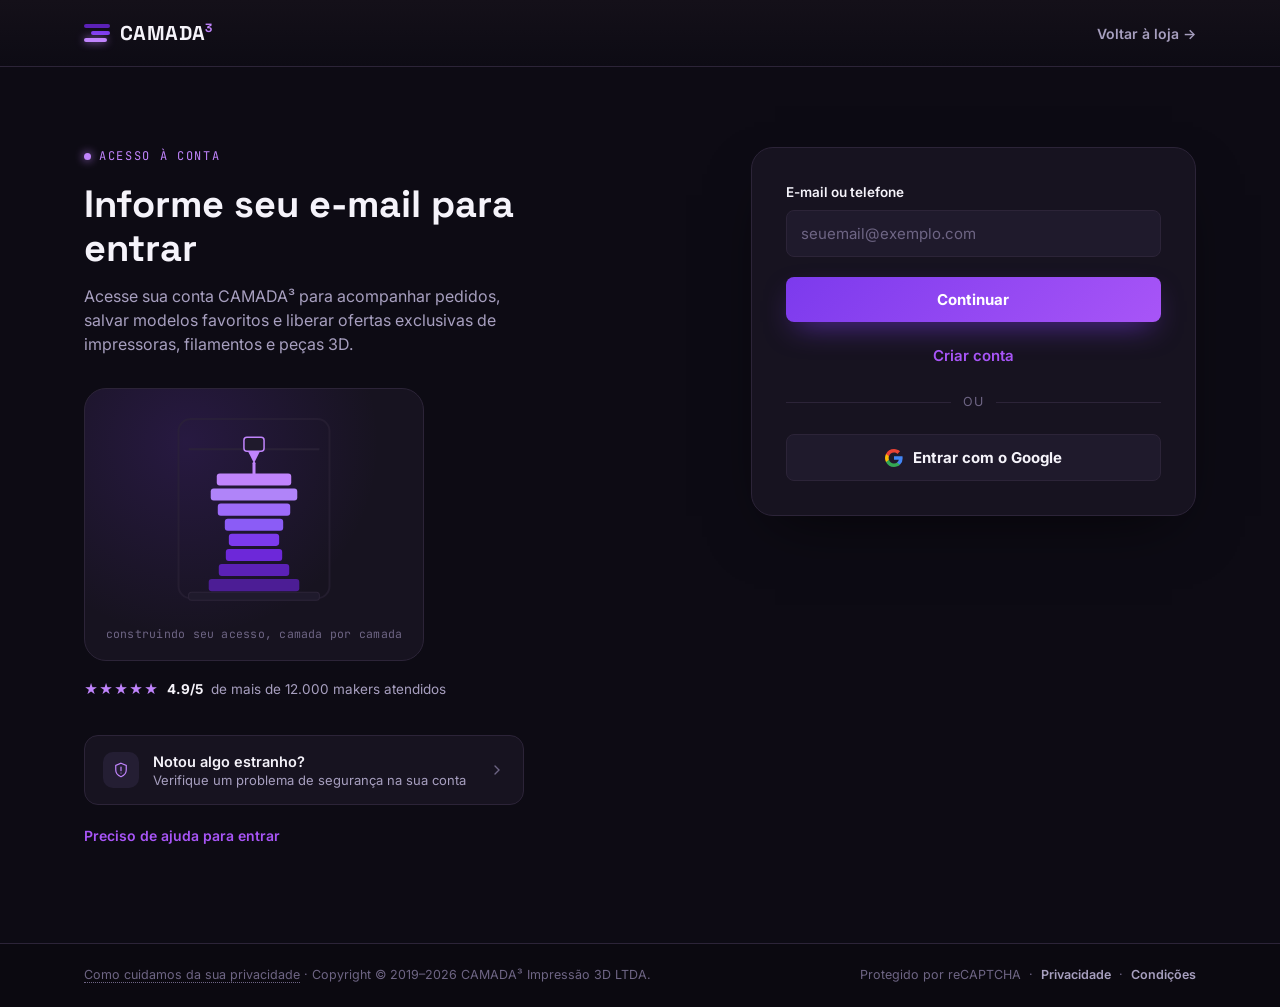
==== login.html @ 6850e4cc "Primeiros passos" ====
<!DOCTYPE html>
<html lang="pt-BR">
<head>
<meta charset="UTF-8">
<meta name="viewport" content="width=device-width, initial-scale=1.0">
<title>Entrar · CAMADA³ Impressão 3D</title>
<link rel="icon" href="data:image/svg+xml,%3Csvg xmlns='http://www.w3.org/2000/svg' viewBox='0 0 32 32'%3E%3Crect width='32' height='32' rx='7' fill='%230D0B14'/%3E%3Crect x='7' y='19' width='18' height='4' rx='2' fill='%234C1D95'/%3E%3Crect x='9' y='13' width='14' height='4' rx='2' fill='%238B5CF6'/%3E%3Crect x='11' y='7' width='10' height='4' rx='2' fill='%23C084FC'/%3E%3C/svg%3E">
<link rel="preconnect" href="https://fonts.googleapis.com">
<link rel="preconnect" href="https://fonts.gstatic.com" crossorigin>
<link href="https://fonts.googleapis.com/css2?family=Space+Grotesk:wght@500;600;700&family=Inter:wght@400;500;600;700&family=JetBrains+Mono:wght@500;600&display=swap" rel="stylesheet">
<style>
  :root{
    --bg:#0D0B14;
    --surface:#171320;
    --surface-2:#1F1A2C;
    --surface-3:#241E33;
    --border:#2C2438;
    --primary:#7C3AED;
    --primary-hover:#8B5CF6;
    --primary-dark:#5B21B6;
    --accent:#C084FC;
    --accent-2:#A855F7;
    --text:#F5F3FA;
    --text-muted:#A79FBF;
    --text-faint:#6E6584;
    --success:#34D399;
    --danger:#F87171;
    --white:#ffffff;
    --radius-sm:8px;
    --radius-md:14px;
    --radius-lg:22px;
    --font-display:'Space Grotesk',sans-serif;
    --font-body:'Inter',sans-serif;
    --font-mono:'JetBrains Mono',monospace;
  }
  *{margin:0;padding:0;box-sizing:border-box;}
  html{scroll-behavior:smooth;}
  body{
    background:var(--bg);
    color:var(--text);
    font-family:var(--font-body);
    line-height:1.5;
    min-height:100vh;
    display:flex;
    flex-direction:column;
  }
  a{color:inherit;text-decoration:none;}
  button{font-family:inherit;}
  :focus-visible{outline:2px solid var(--accent);outline-offset:3px;border-radius:4px;}
  img,svg{display:block;}

  .container{
    width:100%;
    max-width:1160px;
    margin:0 auto;
    padding:0 24px;
  }

  /* ---------- Topbar ---------- */
  .topbar{
    border-bottom:1px solid var(--border);
    padding:18px 0;
    background:linear-gradient(180deg,#141019 0%,#0D0B14 100%);
  }
  .topbar .container{
    display:flex;
    align-items:center;
    justify-content:space-between;
  }
  .logo{
    display:flex;
    align-items:center;
    gap:10px;
  }
  .logo-mark{
    width:26px;
    height:26px;
    display:flex;
    flex-direction:column;
    justify-content:center;
    gap:3px;
  }
  .logo-mark span{
    height:4px;
    border-radius:2px;
    display:block;
  }
  .logo-mark span:nth-child(1){width:100%;background:var(--primary-dark);}
  .logo-mark span:nth-child(2){width:72%;margin-left:auto;background:var(--primary);}
  .logo-mark span:nth-child(3){width:88%;background:var(--accent);box-shadow:0 0 8px rgba(192,132,252,.75);}
  .logo-word{
    font-family:var(--font-display);
    font-weight:700;
    font-size:20px;
    letter-spacing:.02em;
  }
  .logo-word sup{
    color:var(--accent);
    font-size:12px;
    top:-.6em;
  }
  .back-link{
    font-size:14px;
    font-weight:600;
    color:var(--text-muted);
    display:flex;
    align-items:center;
    gap:6px;
    transition:color .15s ease;
  }
  .back-link:hover{color:var(--accent);}

  /* ---------- Login section ---------- */
  main{flex:1;display:flex;align-items:center;padding:56px 0;}
  .login-grid{
    display:grid;
    grid-template-columns:1.15fr .85fr;
    gap:64px;
    align-items:start;
    padding:24px 0 40px;
  }
  .eyebrow{
    font-family:var(--font-mono);
    font-size:12px;
    letter-spacing:.14em;
    color:var(--accent);
    text-transform:uppercase;
    display:flex;
    align-items:center;
    gap:8px;
    margin-bottom:18px;
  }
  .eyebrow::before{
    content:"";
    width:7px;height:7px;border-radius:50%;
    background:var(--accent);
    box-shadow:0 0 10px var(--accent);
  }
  .login-info h1{
    font-family:var(--font-display);
    font-size:38px;
    line-height:1.15;
    font-weight:700;
    margin-bottom:14px;
    max-width:480px;
  }
  .login-info p.lede{
    color:var(--text-muted);
    font-size:16px;
    max-width:440px;
    margin-bottom:32px;
  }

  /* ---------- Illustration ---------- */
  .print-panel{
    border:1px solid var(--border);
    background:radial-gradient(circle at 30% 20%,rgba(124,58,237,.16),transparent 60%),var(--surface);
    border-radius:var(--radius-lg);
    padding:16px 8px 6px;
    max-width:340px;
    margin-bottom:18px;
  }
  .print-panel svg{width:100%;height:auto;}
  .layer-top{animation:glowPulse 2.6s ease-in-out infinite;}
  .filament-drip{animation:drip 2.6s ease-in-out infinite;}
  .nozzle{animation:travel 4.2s ease-in-out infinite;}
  @keyframes travel{
    0%,100%{transform:translateX(-52px);}
    50%{transform:translateX(52px);}
  }
  @keyframes glowPulse{
    0%,100%{opacity:.75;filter:drop-shadow(0 0 2px rgba(192,132,252,.35));}
    50%{opacity:1;filter:drop-shadow(0 0 9px rgba(192,132,252,.85));}
  }
  @keyframes drip{
    0%,100%{opacity:.25;}
    50%{opacity:1;}
  }
  .print-caption{
    font-family:var(--font-mono);
    font-size:11.5px;
    color:var(--text-faint);
    text-align:center;
    padding:8px 6px 12px;
    letter-spacing:.02em;
  }
  .trust-line{
    display:flex;
    align-items:center;
    gap:8px;
    color:var(--text-muted);
    font-size:13.5px;
    margin-bottom:36px;
  }
  .trust-line strong{color:var(--text);}
  .stars{color:var(--accent);letter-spacing:1px;}

  /* ---------- Security card ---------- */
  .security-card{
    width:100%;
    max-width:440px;
    background:var(--surface);
    border:1px solid var(--border);
    border-radius:var(--radius-md);
    padding:16px 18px;
    display:flex;
    align-items:center;
    gap:14px;
    cursor:pointer;
    text-align:left;
    color:var(--text);
    transition:border-color .15s ease,background .15s ease;
  }
  .security-card:hover{border-color:var(--primary);background:var(--surface-2);}
  .security-card .icon{
    width:36px;height:36px;flex-shrink:0;
    border-radius:10px;
    background:var(--surface-3);
    display:flex;align-items:center;justify-content:center;
    color:var(--accent);
  }
  .security-card .copy{flex:1;}
  .security-card .copy strong{display:block;font-size:14.5px;font-weight:600;}
  .security-card .copy span{display:block;font-size:13px;color:var(--text-muted);margin-top:2px;}
  .security-card .chevron{
    color:var(--text-faint);
    transition:transform .2s ease;
    flex-shrink:0;
  }
  .security-card[aria-expanded="true"] .chevron{transform:rotate(90deg);color:var(--accent);}
  .security-detail{
    max-width:440px;
    overflow:hidden;
    max-height:0;
    transition:max-height .25s ease;
    font-size:13px;
    color:var(--text-muted);
  }
  .security-detail.open{max-height:80px;}
  .security-detail p{padding:12px 18px 0;}

  .help-link{
    display:inline-block;
    margin-top:20px;
    font-size:14px;
    font-weight:600;
    color:var(--accent-2);
    border-bottom:1px solid transparent;
  }
  .help-link:hover{border-color:var(--accent-2);}

  /* ---------- Card / form ---------- */
  .login-card-wrap{position:sticky;top:40px;}
  .login-card{
    background:var(--surface);
    border:1px solid var(--border);
    border-radius:var(--radius-lg);
    padding:34px;
    box-shadow:0 24px 60px -24px rgba(0,0,0,.65);
  }
  .field-label{
    display:block;
    font-size:13.5px;
    font-weight:600;
    margin-bottom:8px;
    color:var(--text);
  }
  .field-input{
    width:100%;
    padding:13px 14px;
    border-radius:var(--radius-sm);
    border:1.5px solid var(--border);
    background:var(--surface-2);
    color:var(--text);
    font-size:15px;
    font-family:var(--font-body);
    transition:border-color .15s ease,background .15s ease;
  }
  .field-input::placeholder{color:var(--text-faint);}
  .field-input:focus{border-color:var(--primary);background:var(--surface-3);outline:none;}
  .field-error{
    font-size:12.5px;
    color:var(--danger);
    margin-top:7px;
    display:none;
  }
  .field-error.show{display:block;}

  .btn{
    width:100%;
    padding:13px 16px;
    border-radius:var(--radius-sm);
    font-size:15px;
    font-weight:700;
    border:none;
    cursor:pointer;
    display:flex;
    align-items:center;
    justify-content:center;
    gap:10px;
    transition:transform .12s ease,background .15s ease,box-shadow .15s ease;
  }
  .btn:active{transform:scale(.98);}
  .btn-primary{
    background:linear-gradient(135deg,var(--primary),var(--accent-2));
    color:var(--white);
    margin-top:20px;
    box-shadow:0 12px 30px -10px rgba(124,58,237,.65);
  }
  .btn-primary:hover{filter:brightness(1.08);}
  .btn-primary:disabled{opacity:.75;cursor:default;}
  .btn-link{
    background:none;
    color:var(--accent-2);
    font-weight:600;
    margin-top:18px;
    padding:6px;
  }
  .btn-link:hover{color:var(--accent);}

  .divider{
    display:flex;
    align-items:center;
    gap:12px;
    margin:22px 0;
    color:var(--text-faint);
    font-size:12.5px;
    text-transform:uppercase;
    letter-spacing:.08em;
  }
  .divider::before,.divider::after{
    content:"";
    flex:1;
    height:1px;
    background:var(--border);
  }

  .btn-google{
    background:var(--surface-2);
    border:1.5px solid var(--border);
    color:var(--text);
  }
  .btn-google:hover{background:var(--surface-3);border-color:var(--text-faint);}

  /* ---------- Footer ---------- */
  .login-footer{
    border-top:1px solid var(--border);
    padding:22px 0;
    background:#0B0910;
  }
  .login-footer .container{
    display:flex;
    justify-content:space-between;
    align-items:center;
    gap:16px;
    flex-wrap:wrap;
    font-size:12.5px;
    color:var(--text-faint);
  }
  .login-footer a{color:var(--text-faint);}
  .login-footer a:hover{color:var(--text-muted);}
  .footer-left a{border-bottom:1px dotted var(--text-faint);}
  .footer-right span{margin:0 4px;}
  .footer-right a{font-weight:600;color:var(--text-muted);}

  @media (max-width:900px){
    .login-grid{grid-template-columns:1fr;gap:44px;}
    .login-card-wrap{position:static;max-width:520px;}
    .login-info h1{font-size:30px;}
    .print-panel{max-width:100%;}
  }
  @media (max-width:520px){
    .login-card{padding:24px;}
    .login-footer .container{flex-direction:column;align-items:flex-start;}
  }
  @media (prefers-reduced-motion:reduce){
    .nozzle,.filament-drip,.layer-top{animation:none;}
  }
</style>
</head>
<body>

<header class="topbar">
  <div class="container">
    <a href="index.html" class="logo" aria-label="CAMADA³ — página inicial">
      <span class="logo-mark"><span></span><span></span><span></span></span>
      <span class="logo-word">CAMADA<sup>3</sup></span>
    </a>
    <a href="index.html" class="back-link">Voltar à loja →</a>
  </div>
</header>

<main>
  <div class="container">
    <div class="login-grid">

      <!-- Left column -->
      <div class="login-info">
        <p class="eyebrow">Acesso à conta</p>
        <h1>Informe seu e-mail para entrar</h1>
        <p class="lede">Acesse sua conta CAMADA³ para acompanhar pedidos, salvar modelos favoritos e liberar ofertas exclusivas de impressoras, filamentos e peças 3D.</p>

        <div class="print-panel">
          <svg viewBox="0 0 320 210" role="img" aria-label="Ilustração de uma impressora 3D construindo um objeto camada por camada">
            <rect x="85" y="14" width="150" height="178" rx="12" fill="none" stroke="#2C2438" stroke-width="2" opacity=".6"/>
            <line x1="95" y1="44" x2="225" y2="44" stroke="#2C2438" stroke-width="2" opacity=".8"/>
            <rect x="95" y="186" width="130" height="8" rx="3" fill="#1F1A2C" stroke="#2C2438"/>

            <rect x="115" y="173" width="90" height="12" rx="3" fill="#4C1D95"/>
            <rect x="125" y="158" width="70" height="12" rx="3" fill="#5B21B6"/>
            <rect x="132" y="143" width="56" height="12" rx="3" fill="#6D28D9"/>
            <rect x="135" y="128" width="50" height="12" rx="3" fill="#7C3AED"/>
            <rect x="131" y="113" width="58" height="12" rx="3" fill="#8B5CF6"/>
            <rect x="124" y="98"  width="72" height="12" rx="3" fill="#9D6BFA"/>
            <rect x="117" y="83"  width="86" height="12" rx="3" fill="#B084F9"/>
            <rect class="layer-top" x="123" y="68" width="74" height="12" rx="3" fill="#C084FC"/>

            <g class="nozzle">
              <line x1="160" y1="44" x2="160" y2="32" stroke="#C084FC" stroke-width="2"/>
              <rect x="150" y="32" width="20" height="14" rx="3" fill="#1F1A2C" stroke="#C084FC" stroke-width="1.5"/>
              <polygon points="154,46 166,46 160,58" fill="#C084FC"/>
              <line class="filament-drip" x1="160" y1="58" x2="160" y2="68" stroke="#C084FC" stroke-width="3" stroke-linecap="round"/>
            </g>
          </svg>
          <p class="print-caption">construindo seu acesso, camada por camada</p>
        </div>

        <p class="trust-line"><span class="stars">★★★★★</span> <strong>4.9/5</strong> de mais de 12.000 makers atendidos</p>

        <button class="security-card" id="securityToggle" aria-expanded="false">
          <span class="icon">
            <svg width="18" height="18" viewBox="0 0 24 24" fill="none"><path d="M12 3l7 3v6c0 4.5-3 7.5-7 9-4-1.5-7-4.5-7-9V6l7-3z" stroke="currentColor" stroke-width="1.6"/><path d="M12 8v5M12 16h.01" stroke="currentColor" stroke-width="1.6" stroke-linecap="round"/></svg>
          </span>
          <span class="copy">
            <strong>Notou algo estranho?</strong>
            <span>Verifique um problema de segurança na sua conta</span>
          </span>
          <span class="chevron">
            <svg width="16" height="16" viewBox="0 0 24 24" fill="none"><path d="M9 6l6 6-6 6" stroke="currentColor" stroke-width="2" stroke-linecap="round"/></svg>
          </span>
        </button>
        <div class="security-detail" id="securityDetail">
          <p>Se você recebeu um alerta de acesso incomum, altere sua senha e revise os dispositivos conectados na Central de Segurança.</p>
        </div>

        <a href="#" class="help-link">Preciso de ajuda para entrar</a>
      </div>

      <!-- Right column -->
      <div class="login-card-wrap">
        <div class="login-card">
          <form id="loginForm" novalidate>
            <label class="field-label" for="loginInput">E-mail ou telefone</label>
            <input class="field-input" type="text" id="loginInput" name="loginInput" placeholder="seuemail@exemplo.com" autocomplete="username">
            <span class="field-error" id="loginError">Digite um e-mail ou telefone válido para continuar.</span>

            <button type="submit" class="btn btn-primary" id="continueBtn">
              <span id="continueLabel">Continuar</span>
            </button>
          </form>

          <button class="btn btn-link" id="createAccountBtn">Criar conta</button>

          <div class="divider">ou</div>

          <button class="btn btn-google" id="googleBtn">
            <svg width="18" height="18" viewBox="0 0 18 18"><path fill="#4285F4" d="M17.64 9.2c0-.63-.06-1.25-.16-1.84H9v3.48h4.84a4.14 4.14 0 0 1-1.8 2.71v2.26h2.9A8.7 8.7 0 0 0 17.64 9.2z"/><path fill="#34A853" d="M9 18c2.43 0 4.47-.8 5.96-2.19l-2.9-2.26c-.8.55-1.84.87-3.06.87-2.36 0-4.35-1.6-5.06-3.75H1v2.33A9 9 0 0 0 9 18z"/><path fill="#FBBC05" d="M3.94 10.67A5.4 5.4 0 0 1 3.66 9c0-.58.1-1.15.28-1.67V4.99H1a9 9 0 0 0 0 8.02l2.94-2.34z"/><path fill="#EA4335" d="M9 3.58c1.32 0 2.5.46 3.44 1.34l2.58-2.58C13.46.9 11.43 0 9 0A9 9 0 0 0 1 4.99l2.94 2.34C4.65 5.18 6.64 3.58 9 3.58z"/></svg>
            <span id="googleLabel">Entrar com o Google</span>
          </button>
        </div>
      </div>

    </div>
  </div>
</main>

<footer class="login-footer">
  <div class="container">
    <div class="footer-left">
      <a href="#">Como cuidamos da sua privacidade</a> · Copyright © 2019–<span id="year"></span> CAMADA³ Impressão 3D LTDA.
    </div>
    <div class="footer-right">
      Protegido por reCAPTCHA <span>·</span> <a href="#">Privacidade</a> <span>·</span> <a href="#">Condições</a>
    </div>
  </div>
</footer>

<script>
  document.getElementById('year').textContent = new Date().getFullYear();

  // Security card collapsible
  const secToggle = document.getElementById('securityToggle');
  const secDetail = document.getElementById('securityDetail');
  secToggle.addEventListener('click', () => {
    const isOpen = secToggle.getAttribute('aria-expanded') === 'true';
    secToggle.setAttribute('aria-expanded', String(!isOpen));
    secDetail.classList.toggle('open', !isOpen);
  });

  // Login form
  const form = document.getElementById('loginForm');
  const input = document.getElementById('loginInput');
  const error = document.getElementById('loginError');
  const continueBtn = document.getElementById('continueBtn');
  const continueLabel = document.getElementById('continueLabel');

  form.addEventListener('submit', (e) => {
    e.preventDefault();
    const value = input.value.trim();
    if (!value) {
      error.classList.add('show');
      input.focus();
      return;
    }
    error.classList.remove('show');
    continueBtn.disabled = true;
    continueLabel.textContent = 'Entrando...';
    setTimeout(() => {
      window.location.href = 'index.html';
    }, 850);
  });

  input.addEventListener('input', () => error.classList.remove('show'));

  // Create account (demo only)
  document.getElementById('createAccountBtn').addEventListener('click', () => {
    input.focus();
    input.setAttribute('placeholder', 'Crie sua conta com um e-mail...');
  });

  // Google button (demo only)
  const googleBtn = document.getElementById('googleBtn');
  const googleLabel = document.getElementById('googleLabel');
  googleBtn.addEventListener('click', () => {
    googleBtn.disabled = true;
    googleLabel.textContent = 'Conectando...';
    setTimeout(() => { window.location.href = 'index.html'; }, 850);
  });
</script>
</body>
</html>
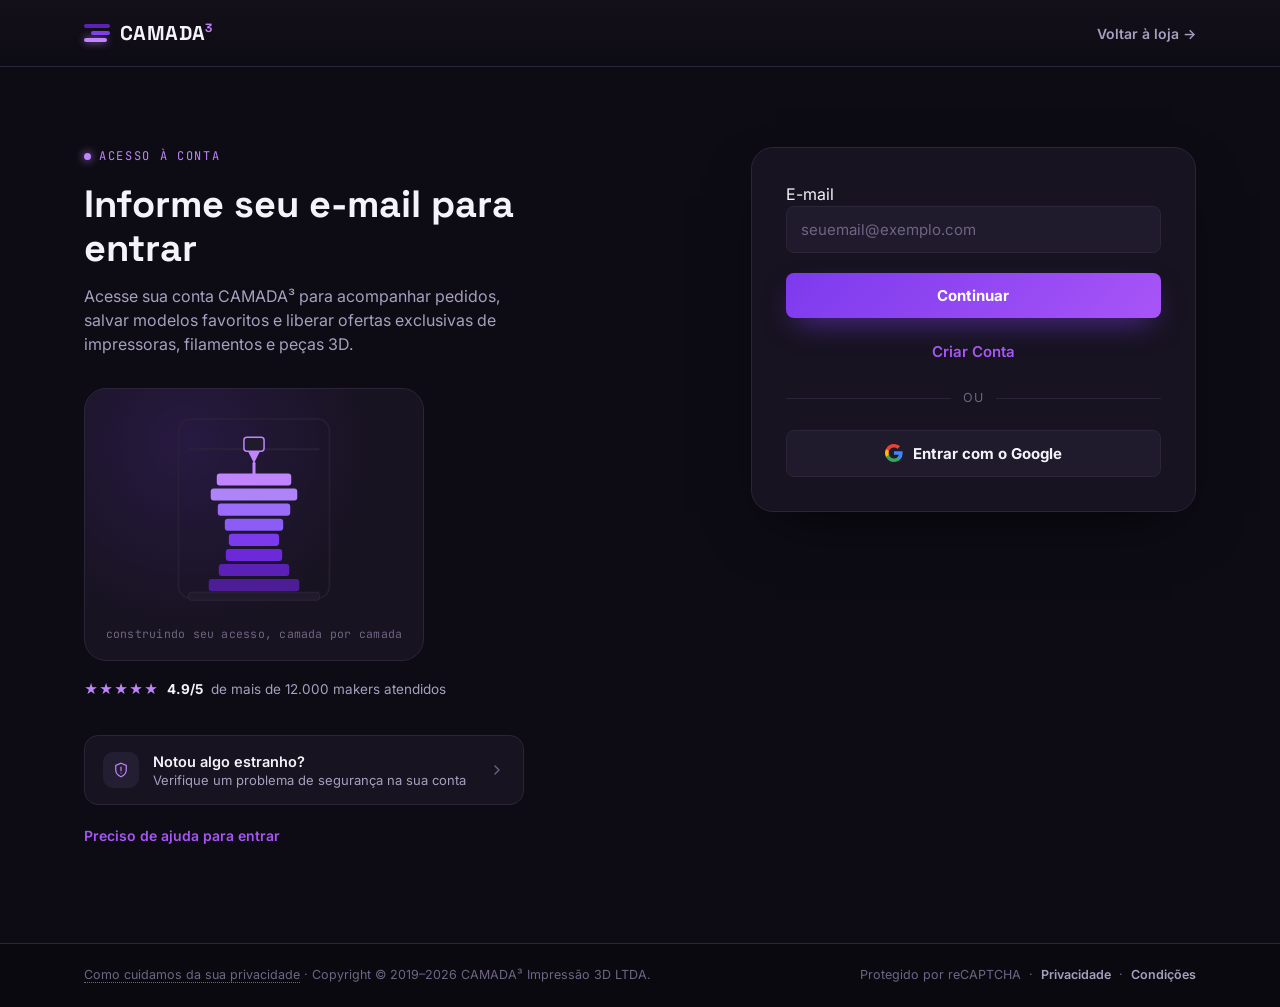
==== commit d72709c7: "implementação de botao" ====
--- a/login.html
+++ b/login.html
@@ -8,375 +8,8 @@
 <link rel="preconnect" href="https://fonts.googleapis.com">
 <link rel="preconnect" href="https://fonts.gstatic.com" crossorigin>
 <link href="https://fonts.googleapis.com/css2?family=Space+Grotesk:wght@500;600;700&family=Inter:wght@400;500;600;700&family=JetBrains+Mono:wght@500;600&display=swap" rel="stylesheet">
-<style>
-  :root{
-    --bg:#0D0B14;
-    --surface:#171320;
-    --surface-2:#1F1A2C;
-    --surface-3:#241E33;
-    --border:#2C2438;
-    --primary:#7C3AED;
-    --primary-hover:#8B5CF6;
-    --primary-dark:#5B21B6;
-    --accent:#C084FC;
-    --accent-2:#A855F7;
-    --text:#F5F3FA;
-    --text-muted:#A79FBF;
-    --text-faint:#6E6584;
-    --success:#34D399;
-    --danger:#F87171;
-    --white:#ffffff;
-    --radius-sm:8px;
-    --radius-md:14px;
-    --radius-lg:22px;
-    --font-display:'Space Grotesk',sans-serif;
-    --font-body:'Inter',sans-serif;
-    --font-mono:'JetBrains Mono',monospace;
-  }
-  *{margin:0;padding:0;box-sizing:border-box;}
-  html{scroll-behavior:smooth;}
-  body{
-    background:var(--bg);
-    color:var(--text);
-    font-family:var(--font-body);
-    line-height:1.5;
-    min-height:100vh;
-    display:flex;
-    flex-direction:column;
-  }
-  a{color:inherit;text-decoration:none;}
-  button{font-family:inherit;}
-  :focus-visible{outline:2px solid var(--accent);outline-offset:3px;border-radius:4px;}
-  img,svg{display:block;}
-
-  .container{
-    width:100%;
-    max-width:1160px;
-    margin:0 auto;
-    padding:0 24px;
-  }
-
-  /* ---------- Topbar ---------- */
-  .topbar{
-    border-bottom:1px solid var(--border);
-    padding:18px 0;
-    background:linear-gradient(180deg,#141019 0%,#0D0B14 100%);
-  }
-  .topbar .container{
-    display:flex;
-    align-items:center;
-    justify-content:space-between;
-  }
-  .logo{
-    display:flex;
-    align-items:center;
-    gap:10px;
-  }
-  .logo-mark{
-    width:26px;
-    height:26px;
-    display:flex;
-    flex-direction:column;
-    justify-content:center;
-    gap:3px;
-  }
-  .logo-mark span{
-    height:4px;
-    border-radius:2px;
-    display:block;
-  }
-  .logo-mark span:nth-child(1){width:100%;background:var(--primary-dark);}
-  .logo-mark span:nth-child(2){width:72%;margin-left:auto;background:var(--primary);}
-  .logo-mark span:nth-child(3){width:88%;background:var(--accent);box-shadow:0 0 8px rgba(192,132,252,.75);}
-  .logo-word{
-    font-family:var(--font-display);
-    font-weight:700;
-    font-size:20px;
-    letter-spacing:.02em;
-  }
-  .logo-word sup{
-    color:var(--accent);
-    font-size:12px;
-    top:-.6em;
-  }
-  .back-link{
-    font-size:14px;
-    font-weight:600;
-    color:var(--text-muted);
-    display:flex;
-    align-items:center;
-    gap:6px;
-    transition:color .15s ease;
-  }
-  .back-link:hover{color:var(--accent);}
-
-  /* ---------- Login section ---------- */
-  main{flex:1;display:flex;align-items:center;padding:56px 0;}
-  .login-grid{
-    display:grid;
-    grid-template-columns:1.15fr .85fr;
-    gap:64px;
-    align-items:start;
-    padding:24px 0 40px;
-  }
-  .eyebrow{
-    font-family:var(--font-mono);
-    font-size:12px;
-    letter-spacing:.14em;
-    color:var(--accent);
-    text-transform:uppercase;
-    display:flex;
-    align-items:center;
-    gap:8px;
-    margin-bottom:18px;
-  }
-  .eyebrow::before{
-    content:"";
-    width:7px;height:7px;border-radius:50%;
-    background:var(--accent);
-    box-shadow:0 0 10px var(--accent);
-  }
-  .login-info h1{
-    font-family:var(--font-display);
-    font-size:38px;
-    line-height:1.15;
-    font-weight:700;
-    margin-bottom:14px;
-    max-width:480px;
-  }
-  .login-info p.lede{
-    color:var(--text-muted);
-    font-size:16px;
-    max-width:440px;
-    margin-bottom:32px;
-  }
-
-  /* ---------- Illustration ---------- */
-  .print-panel{
-    border:1px solid var(--border);
-    background:radial-gradient(circle at 30% 20%,rgba(124,58,237,.16),transparent 60%),var(--surface);
-    border-radius:var(--radius-lg);
-    padding:16px 8px 6px;
-    max-width:340px;
-    margin-bottom:18px;
-  }
-  .print-panel svg{width:100%;height:auto;}
-  .layer-top{animation:glowPulse 2.6s ease-in-out infinite;}
-  .filament-drip{animation:drip 2.6s ease-in-out infinite;}
-  .nozzle{animation:travel 4.2s ease-in-out infinite;}
-  @keyframes travel{
-    0%,100%{transform:translateX(-52px);}
-    50%{transform:translateX(52px);}
-  }
-  @keyframes glowPulse{
-    0%,100%{opacity:.75;filter:drop-shadow(0 0 2px rgba(192,132,252,.35));}
-    50%{opacity:1;filter:drop-shadow(0 0 9px rgba(192,132,252,.85));}
-  }
-  @keyframes drip{
-    0%,100%{opacity:.25;}
-    50%{opacity:1;}
-  }
-  .print-caption{
-    font-family:var(--font-mono);
-    font-size:11.5px;
-    color:var(--text-faint);
-    text-align:center;
-    padding:8px 6px 12px;
-    letter-spacing:.02em;
-  }
-  .trust-line{
-    display:flex;
-    align-items:center;
-    gap:8px;
-    color:var(--text-muted);
-    font-size:13.5px;
-    margin-bottom:36px;
-  }
-  .trust-line strong{color:var(--text);}
-  .stars{color:var(--accent);letter-spacing:1px;}
-
-  /* ---------- Security card ---------- */
-  .security-card{
-    width:100%;
-    max-width:440px;
-    background:var(--surface);
-    border:1px solid var(--border);
-    border-radius:var(--radius-md);
-    padding:16px 18px;
-    display:flex;
-    align-items:center;
-    gap:14px;
-    cursor:pointer;
-    text-align:left;
-    color:var(--text);
-    transition:border-color .15s ease,background .15s ease;
-  }
-  .security-card:hover{border-color:var(--primary);background:var(--surface-2);}
-  .security-card .icon{
-    width:36px;height:36px;flex-shrink:0;
-    border-radius:10px;
-    background:var(--surface-3);
-    display:flex;align-items:center;justify-content:center;
-    color:var(--accent);
-  }
-  .security-card .copy{flex:1;}
-  .security-card .copy strong{display:block;font-size:14.5px;font-weight:600;}
-  .security-card .copy span{display:block;font-size:13px;color:var(--text-muted);margin-top:2px;}
-  .security-card .chevron{
-    color:var(--text-faint);
-    transition:transform .2s ease;
-    flex-shrink:0;
-  }
-  .security-card[aria-expanded="true"] .chevron{transform:rotate(90deg);color:var(--accent);}
-  .security-detail{
-    max-width:440px;
-    overflow:hidden;
-    max-height:0;
-    transition:max-height .25s ease;
-    font-size:13px;
-    color:var(--text-muted);
-  }
-  .security-detail.open{max-height:80px;}
-  .security-detail p{padding:12px 18px 0;}
-
-  .help-link{
-    display:inline-block;
-    margin-top:20px;
-    font-size:14px;
-    font-weight:600;
-    color:var(--accent-2);
-    border-bottom:1px solid transparent;
-  }
-  .help-link:hover{border-color:var(--accent-2);}
-
-  /* ---------- Card / form ---------- */
-  .login-card-wrap{position:sticky;top:40px;}
-  .login-card{
-    background:var(--surface);
-    border:1px solid var(--border);
-    border-radius:var(--radius-lg);
-    padding:34px;
-    box-shadow:0 24px 60px -24px rgba(0,0,0,.65);
-  }
-  .field-label{
-    display:block;
-    font-size:13.5px;
-    font-weight:600;
-    margin-bottom:8px;
-    color:var(--text);
-  }
-  .field-input{
-    width:100%;
-    padding:13px 14px;
-    border-radius:var(--radius-sm);
-    border:1.5px solid var(--border);
-    background:var(--surface-2);
-    color:var(--text);
-    font-size:15px;
-    font-family:var(--font-body);
-    transition:border-color .15s ease,background .15s ease;
-  }
-  .field-input::placeholder{color:var(--text-faint);}
-  .field-input:focus{border-color:var(--primary);background:var(--surface-3);outline:none;}
-  .field-error{
-    font-size:12.5px;
-    color:var(--danger);
-    margin-top:7px;
-    display:none;
-  }
-  .field-error.show{display:block;}
-
-  .btn{
-    width:100%;
-    padding:13px 16px;
-    border-radius:var(--radius-sm);
-    font-size:15px;
-    font-weight:700;
-    border:none;
-    cursor:pointer;
-    display:flex;
-    align-items:center;
-    justify-content:center;
-    gap:10px;
-    transition:transform .12s ease,background .15s ease,box-shadow .15s ease;
-  }
-  .btn:active{transform:scale(.98);}
-  .btn-primary{
-    background:linear-gradient(135deg,var(--primary),var(--accent-2));
-    color:var(--white);
-    margin-top:20px;
-    box-shadow:0 12px 30px -10px rgba(124,58,237,.65);
-  }
-  .btn-primary:hover{filter:brightness(1.08);}
-  .btn-primary:disabled{opacity:.75;cursor:default;}
-  .btn-link{
-    background:none;
-    color:var(--accent-2);
-    font-weight:600;
-    margin-top:18px;
-    padding:6px;
-  }
-  .btn-link:hover{color:var(--accent);}
-
-  .divider{
-    display:flex;
-    align-items:center;
-    gap:12px;
-    margin:22px 0;
-    color:var(--text-faint);
-    font-size:12.5px;
-    text-transform:uppercase;
-    letter-spacing:.08em;
-  }
-  .divider::before,.divider::after{
-    content:"";
-    flex:1;
-    height:1px;
-    background:var(--border);
-  }
-
-  .btn-google{
-    background:var(--surface-2);
-    border:1.5px solid var(--border);
-    color:var(--text);
-  }
-  .btn-google:hover{background:var(--surface-3);border-color:var(--text-faint);}
-
-  /* ---------- Footer ---------- */
-  .login-footer{
-    border-top:1px solid var(--border);
-    padding:22px 0;
-    background:#0B0910;
-  }
-  .login-footer .container{
-    display:flex;
-    justify-content:space-between;
-    align-items:center;
-    gap:16px;
-    flex-wrap:wrap;
-    font-size:12.5px;
-    color:var(--text-faint);
-  }
-  .login-footer a{color:var(--text-faint);}
-  .login-footer a:hover{color:var(--text-muted);}
-  .footer-left a{border-bottom:1px dotted var(--text-faint);}
-  .footer-right span{margin:0 4px;}
-  .footer-right a{font-weight:600;color:var(--text-muted);}
-
-  @media (max-width:900px){
-    .login-grid{grid-template-columns:1fr;gap:44px;}
-    .login-card-wrap{position:static;max-width:520px;}
-    .login-info h1{font-size:30px;}
-    .print-panel{max-width:100%;}
-  }
-  @media (max-width:520px){
-    .login-card{padding:24px;}
-    .login-footer .container{flex-direction:column;align-items:flex-start;}
-  }
-  @media (prefers-reduced-motion:reduce){
-    .nozzle,.filament-drip,.layer-top{animation:none;}
-  }
-</style>
+<link rel="stylesheet" href="login.css">
+<script src="login.js" defer></script>
 </head>
 <body>
 
@@ -449,8 +82,8 @@
       <!-- Right column -->
       <div class="login-card-wrap">
         <div class="login-card">
-          <form id="loginForm" novalidate>
-            <label class="field-label" for="loginInput">E-mail ou telefone</label>
+          <form id="loginForm" method="post" action="autenticar.php>
+            <label class="field-label" for="loginInput">E-mail</label>
             <input class="field-input" type="text" id="loginInput" name="loginInput" placeholder="seuemail@exemplo.com" autocomplete="username">
             <span class="field-error" id="loginError">Digite um e-mail ou telefone válido para continuar.</span>
 
@@ -459,7 +92,7 @@
             </button>
           </form>
 
-          <button class="btn btn-link" id="createAccountBtn">Criar conta</button>
+          <button type="button" id="createAccountBtn" class="btn btn-link" onclick="window.location.href='cadastro.php'">Criar Conta</button>
 
           <div class="divider">ou</div>
 
@@ -485,57 +118,6 @@
   </div>
 </footer>
 
-<script>
-  document.getElementById('year').textContent = new Date().getFullYear();
 
-  // Security card collapsible
-  const secToggle = document.getElementById('securityToggle');
-  const secDetail = document.getElementById('securityDetail');
-  secToggle.addEventListener('click', () => {
-    const isOpen = secToggle.getAttribute('aria-expanded') === 'true';
-    secToggle.setAttribute('aria-expanded', String(!isOpen));
-    secDetail.classList.toggle('open', !isOpen);
-  });
-
-  // Login form
-  const form = document.getElementById('loginForm');
-  const input = document.getElementById('loginInput');
-  const error = document.getElementById('loginError');
-  const continueBtn = document.getElementById('continueBtn');
-  const continueLabel = document.getElementById('continueLabel');
-
-  form.addEventListener('submit', (e) => {
-    e.preventDefault();
-    const value = input.value.trim();
-    if (!value) {
-      error.classList.add('show');
-      input.focus();
-      return;
-    }
-    error.classList.remove('show');
-    continueBtn.disabled = true;
-    continueLabel.textContent = 'Entrando...';
-    setTimeout(() => {
-      window.location.href = 'index.html';
-    }, 850);
-  });
-
-  input.addEventListener('input', () => error.classList.remove('show'));
-
-  // Create account (demo only)
-  document.getElementById('createAccountBtn').addEventListener('click', () => {
-    input.focus();
-    input.setAttribute('placeholder', 'Crie sua conta com um e-mail...');
-  });
-
-  // Google button (demo only)
-  const googleBtn = document.getElementById('googleBtn');
-  const googleLabel = document.getElementById('googleLabel');
-  googleBtn.addEventListener('click', () => {
-    googleBtn.disabled = true;
-    googleLabel.textContent = 'Conectando...';
-    setTimeout(() => { window.location.href = 'index.html'; }, 850);
-  });
-</script>
 </body>
 </html>
--- a/login.css
+++ b/login.css
@@ -0,0 +1,367 @@
+:root{
+    --bg:#0D0B14;
+    --surface:#171320;
+    --surface-2:#1F1A2C;
+    --surface-3:#241E33;
+    --border:#2C2438;
+    --primary:#7C3AED;
+    --primary-hover:#8B5CF6;
+    --primary-dark:#5B21B6;
+    --accent:#C084FC;
+    --accent-2:#A855F7;
+    --text:#F5F3FA;
+    --text-muted:#A79FBF;
+    --text-faint:#6E6584;
+    --success:#34D399;
+    --danger:#F87171;
+    --white:#ffffff;
+    --radius-sm:8px;
+    --radius-md:14px;
+    --radius-lg:22px;
+    --font-display:'Space Grotesk',sans-serif;
+    --font-body:'Inter',sans-serif;
+    --font-mono:'JetBrains Mono',monospace;
+  }
+  *{margin:0;padding:0;box-sizing:border-box;}
+  html{scroll-behavior:smooth;}
+  body{
+    background:var(--bg);
+    color:var(--text);
+    font-family:var(--font-body);
+    line-height:1.5;
+    min-height:100vh;
+    display:flex;
+    flex-direction:column;
+  }
+  a{color:inherit;text-decoration:none;}
+  button{font-family:inherit;}
+  :focus-visible{outline:2px solid var(--accent);outline-offset:3px;border-radius:4px;}
+  img,svg{display:block;}
+
+  .container{
+    width:100%;
+    max-width:1160px;
+    margin:0 auto;
+    padding:0 24px;
+  }
+
+  /* ---------- Topbar ---------- */
+  .topbar{
+    border-bottom:1px solid var(--border);
+    padding:18px 0;
+    background:linear-gradient(180deg,#141019 0%,#0D0B14 100%);
+  }
+  .topbar .container{
+    display:flex;
+    align-items:center;
+    justify-content:space-between;
+  }
+  .logo{
+    display:flex;
+    align-items:center;
+    gap:10px;
+  }
+  .logo-mark{
+    width:26px;
+    height:26px;
+    display:flex;
+    flex-direction:column;
+    justify-content:center;
+    gap:3px;
+  }
+  .logo-mark span{
+    height:4px;
+    border-radius:2px;
+    display:block;
+  }
+  .logo-mark span:nth-child(1){width:100%;background:var(--primary-dark);}
+  .logo-mark span:nth-child(2){width:72%;margin-left:auto;background:var(--primary);}
+  .logo-mark span:nth-child(3){width:88%;background:var(--accent);box-shadow:0 0 8px rgba(192,132,252,.75);}
+  .logo-word{
+    font-family:var(--font-display);
+    font-weight:700;
+    font-size:20px;
+    letter-spacing:.02em;
+  }
+  .logo-word sup{
+    color:var(--accent);
+    font-size:12px;
+    top:-.6em;
+  }
+  .back-link{
+    font-size:14px;
+    font-weight:600;
+    color:var(--text-muted);
+    display:flex;
+    align-items:center;
+    gap:6px;
+    transition:color .15s ease;
+  }
+  .back-link:hover{color:var(--accent);}
+
+  /* ---------- Login section ---------- */
+  main{flex:1;display:flex;align-items:center;padding:56px 0;}
+  .login-grid{
+    display:grid;
+    grid-template-columns:1.15fr .85fr;
+    gap:64px;
+    align-items:start;
+    padding:24px 0 40px;
+  }
+  .eyebrow{
+    font-family:var(--font-mono);
+    font-size:12px;
+    letter-spacing:.14em;
+    color:var(--accent);
+    text-transform:uppercase;
+    display:flex;
+    align-items:center;
+    gap:8px;
+    margin-bottom:18px;
+  }
+  .eyebrow::before{
+    content:"";
+    width:7px;height:7px;border-radius:50%;
+    background:var(--accent);
+    box-shadow:0 0 10px var(--accent);
+  }
+  .login-info h1{
+    font-family:var(--font-display);
+    font-size:38px;
+    line-height:1.15;
+    font-weight:700;
+    margin-bottom:14px;
+    max-width:480px;
+  }
+  .login-info p.lede{
+    color:var(--text-muted);
+    font-size:16px;
+    max-width:440px;
+    margin-bottom:32px;
+  }
+
+  /* ---------- Illustration ---------- */
+  .print-panel{
+    border:1px solid var(--border);
+    background:radial-gradient(circle at 30% 20%,rgba(124,58,237,.16),transparent 60%),var(--surface);
+    border-radius:var(--radius-lg);
+    padding:16px 8px 6px;
+    max-width:340px;
+    margin-bottom:18px;
+  }
+  .print-panel svg{width:100%;height:auto;}
+  .layer-top{animation:glowPulse 2.6s ease-in-out infinite;}
+  .filament-drip{animation:drip 2.6s ease-in-out infinite;}
+  .nozzle{animation:travel 4.2s ease-in-out infinite;}
+  @keyframes travel{
+    0%,100%{transform:translateX(-52px);}
+    50%{transform:translateX(52px);}
+  }
+  @keyframes glowPulse{
+    0%,100%{opacity:.75;filter:drop-shadow(0 0 2px rgba(192,132,252,.35));}
+    50%{opacity:1;filter:drop-shadow(0 0 9px rgba(192,132,252,.85));}
+  }
+  @keyframes drip{
+    0%,100%{opacity:.25;}
+    50%{opacity:1;}
+  }
+  .print-caption{
+    font-family:var(--font-mono);
+    font-size:11.5px;
+    color:var(--text-faint);
+    text-align:center;
+    padding:8px 6px 12px;
+    letter-spacing:.02em;
+  }
+  .trust-line{
+    display:flex;
+    align-items:center;
+    gap:8px;
+    color:var(--text-muted);
+    font-size:13.5px;
+    margin-bottom:36px;
+  }
+  .trust-line strong{color:var(--text);}
+  .stars{color:var(--accent);letter-spacing:1px;}
+
+  /* ---------- Security card ---------- */
+  .security-card{
+    width:100%;
+    max-width:440px;
+    background:var(--surface);
+    border:1px solid var(--border);
+    border-radius:var(--radius-md);
+    padding:16px 18px;
+    display:flex;
+    align-items:center;
+    gap:14px;
+    cursor:pointer;
+    text-align:left;
+    color:var(--text);
+    transition:border-color .15s ease,background .15s ease;
+  }
+  .security-card:hover{border-color:var(--primary);background:var(--surface-2);}
+  .security-card .icon{
+    width:36px;height:36px;flex-shrink:0;
+    border-radius:10px;
+    background:var(--surface-3);
+    display:flex;align-items:center;justify-content:center;
+    color:var(--accent);
+  }
+  .security-card .copy{flex:1;}
+  .security-card .copy strong{display:block;font-size:14.5px;font-weight:600;}
+  .security-card .copy span{display:block;font-size:13px;color:var(--text-muted);margin-top:2px;}
+  .security-card .chevron{
+    color:var(--text-faint);
+    transition:transform .2s ease;
+    flex-shrink:0;
+  }
+  .security-card[aria-expanded="true"] .chevron{transform:rotate(90deg);color:var(--accent);}
+  .security-detail{
+    max-width:440px;
+    overflow:hidden;
+    max-height:0;
+    transition:max-height .25s ease;
+    font-size:13px;
+    color:var(--text-muted);
+  }
+  .security-detail.open{max-height:80px;}
+  .security-detail p{padding:12px 18px 0;}
+
+  .help-link{
+    display:inline-block;
+    margin-top:20px;
+    font-size:14px;
+    font-weight:600;
+    color:var(--accent-2);
+    border-bottom:1px solid transparent;
+  }
+  .help-link:hover{border-color:var(--accent-2);}
+
+  /* ---------- Card / form ---------- */
+  .login-card-wrap{position:sticky;top:40px;}
+  .login-card{
+    background:var(--surface);
+    border:1px solid var(--border);
+    border-radius:var(--radius-lg);
+    padding:34px;
+    box-shadow:0 24px 60px -24px rgba(0,0,0,.65);
+  }
+  .field-label{
+    display:block;
+    font-size:13.5px;
+    font-weight:600;
+    margin-bottom:8px;
+    color:var(--text);
+  }
+  .field-input{
+    width:100%;
+    padding:13px 14px;
+    border-radius:var(--radius-sm);
+    border:1.5px solid var(--border);
+    background:var(--surface-2);
+    color:var(--text);
+    font-size:15px;
+    font-family:var(--font-body);
+    transition:border-color .15s ease,background .15s ease;
+  }
+  .field-input::placeholder{color:var(--text-faint);}
+  .field-input:focus{border-color:var(--primary);background:var(--surface-3);outline:none;}
+  .field-error{
+    font-size:12.5px;
+    color:var(--danger);
+    margin-top:7px;
+    display:none;
+  }
+  .field-error.show{display:block;}
+
+  .btn{
+    width:100%;
+    padding:13px 16px;
+    border-radius:var(--radius-sm);
+    font-size:15px;
+    font-weight:700;
+    border:none;
+    cursor:pointer;
+    display:flex;
+    align-items:center;
+    justify-content:center;
+    gap:10px;
+    transition:transform .12s ease,background .15s ease,box-shadow .15s ease;
+  }
+  .btn:active{transform:scale(.98);}
+  .btn-primary{
+    background:linear-gradient(135deg,var(--primary),var(--accent-2));
+    color:var(--white);
+    margin-top:20px;
+    box-shadow:0 12px 30px -10px rgba(124,58,237,.65);
+  }
+  .btn-primary:hover{filter:brightness(1.08);}
+  .btn-primary:disabled{opacity:.75;cursor:default;}
+  .btn-link{
+    background:none;
+    color:var(--accent-2);
+    font-weight:600;
+    margin-top:18px;
+    padding:6px;
+  }
+  .btn-link:hover{color:var(--accent);}
+
+  .divider{
+    display:flex;
+    align-items:center;
+    gap:12px;
+    margin:22px 0;
+    color:var(--text-faint);
+    font-size:12.5px;
+    text-transform:uppercase;
+    letter-spacing:.08em;
+  }
+  .divider::before,.divider::after{
+    content:"";
+    flex:1;
+    height:1px;
+    background:var(--border);
+  }
+
+  .btn-google{
+    background:var(--surface-2);
+    border:1.5px solid var(--border);
+    color:var(--text);
+  }
+  .btn-google:hover{background:var(--surface-3);border-color:var(--text-faint);}
+
+  /* ---------- Footer ---------- */
+  .login-footer{
+    border-top:1px solid var(--border);
+    padding:22px 0;
+    background:#0B0910;
+  }
+  .login-footer .container{
+    display:flex;
+    justify-content:space-between;
+    align-items:center;
+    gap:16px;
+    flex-wrap:wrap;
+    font-size:12.5px;
+    color:var(--text-faint);
+  }
+  .login-footer a{color:var(--text-faint);}
+  .login-footer a:hover{color:var(--text-muted);}
+  .footer-left a{border-bottom:1px dotted var(--text-faint);}
+  .footer-right span{margin:0 4px;}
+  .footer-right a{font-weight:600;color:var(--text-muted);}
+
+  @media (max-width:900px){
+    .login-grid{grid-template-columns:1fr;gap:44px;}
+    .login-card-wrap{position:static;max-width:520px;}
+    .login-info h1{font-size:30px;}
+    .print-panel{max-width:100%;}
+  }
+  @media (max-width:520px){
+    .login-card{padding:24px;}
+    .login-footer .container{flex-direction:column;align-items:flex-start;}
+  }
+  @media (prefers-reduced-motion:reduce){
+    .nozzle,.filament-drip,.layer-top{animation:none;}
+  }
